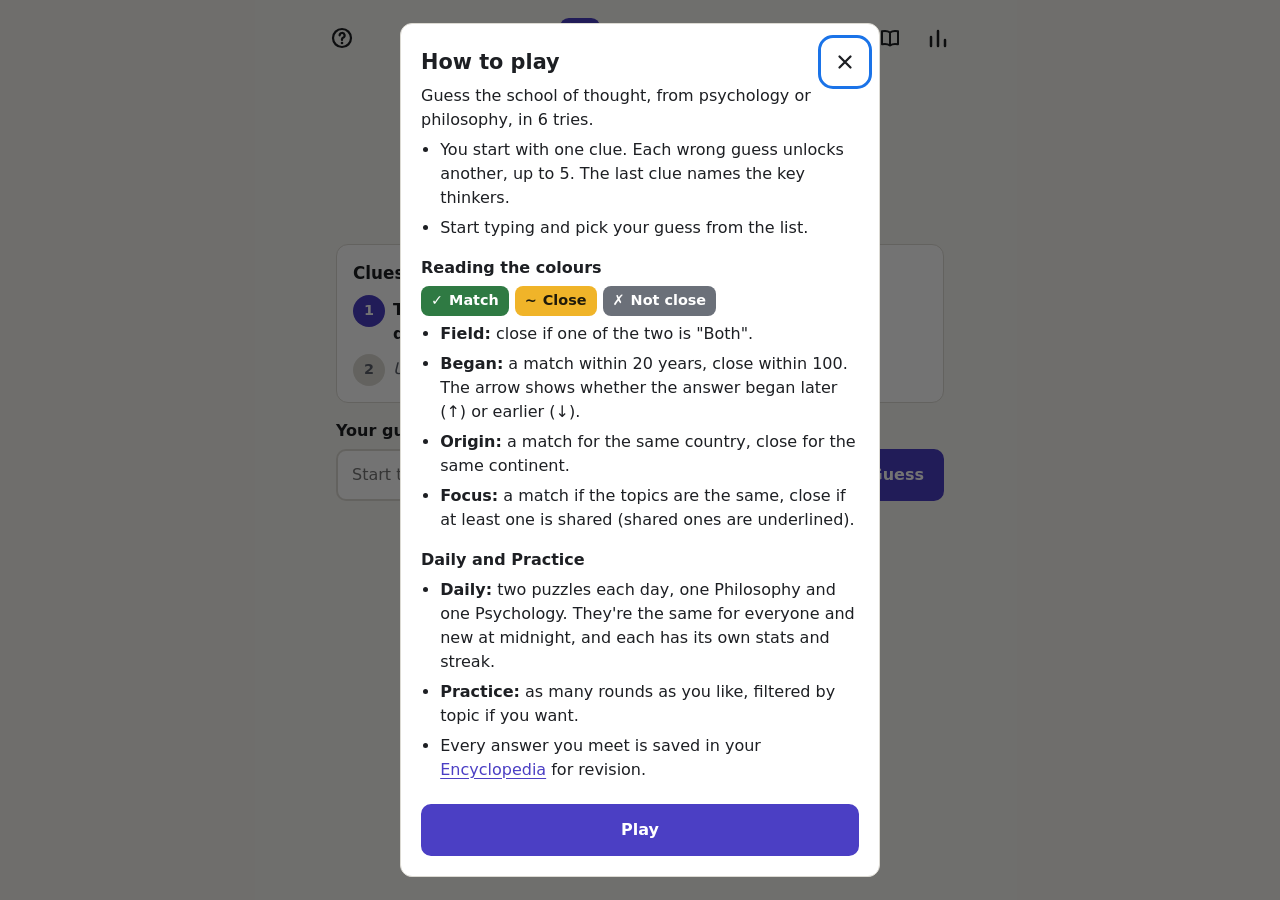
==== index.html @ f0f675d2 "Split the daily into Philosophy and Psychology puzzles Each subject now has its own daily puzzle, gu" ====
<!doctype html>
<html lang="en-IE">
<head>
  <meta charset="utf-8">
  <meta name="viewport" content="width=device-width, initial-scale=1, viewport-fit=cover">
  <meta name="description" content="Mindle: guess the school of thought in psychology and philosophy in six tries.">
  <meta name="color-scheme" content="light dark">
  <meta name="theme-color" content="#f6f5f1" media="(prefers-color-scheme: light)">
  <meta name="theme-color" content="#131418" media="(prefers-color-scheme: dark)">
  <meta name="apple-mobile-web-app-title" content="Mindle">
  <title>Mindle</title>
  <link rel="manifest" href="manifest.webmanifest">
  <link rel="icon" href="icons/icon.svg" type="image/svg+xml">
  <link rel="apple-touch-icon" href="icons/apple-touch-icon.png">
  <link rel="stylesheet" href="style.css">
  <script type="module" src="js/app.js"></script>
</head>
<body>
  <a class="skip-link" href="#guess-input">Skip to the guess box</a>

  <header class="topbar">
    <div class="topbar-row">
      <span class="topbar-side">
        <button id="open-help" type="button" class="icon-button" aria-label="How to play" title="How to play">
          <svg viewBox="0 0 24 24" width="24" height="24" aria-hidden="true" focusable="false">
            <circle cx="12" cy="12" r="9" stroke="currentColor" stroke-width="2.2" fill="none"/>
            <path d="M9.6 9.4a2.5 2.5 0 1 1 3.4 2.4c-.6.3-1 .8-1 1.5v.6" stroke="currentColor" stroke-width="2.2" stroke-linecap="round" fill="none"/>
            <circle cx="12" cy="17" r="1.3" fill="currentColor"/>
          </svg>
        </button>
      </span>
      <h1 class="logo" aria-label="Mindle">
        <img class="logo-mark" src="icons/icon.svg" alt="" width="40" height="40">
        <span class="wordmark" aria-hidden="true">M<span class="tile-i">ı</span>ndle</span>
      </h1>
      <span class="topbar-side end">
        <a href="encyclopedia.html" class="icon-button" aria-label="Encyclopedia" title="Encyclopedia">
          <svg viewBox="0 0 24 24" width="24" height="24" aria-hidden="true" focusable="false">
            <path d="M12 6.5C10 5 7 4.6 4 5.3v13c3-.7 6-.3 8 1.2 2-1.5 5-1.9 8-1.2v-13c-3-.7-6-.3-8 1.2zm0 0v13" stroke="currentColor" stroke-width="2" stroke-linejoin="round" fill="none"/>
          </svg>
        </a>
        <button id="open-stats" type="button" class="icon-button" aria-label="Statistics" title="Statistics">
          <svg viewBox="0 0 24 24" width="24" height="24" aria-hidden="true" focusable="false">
            <path d="M5 20V11M12 20V5M19 20v-6" stroke="currentColor" stroke-width="2.5" stroke-linecap="round" fill="none"/>
          </svg>
        </button>
      </span>
    </div>
    <p class="tagline">Guess the school of thought in psychology or philosophy</p>
  </header>

  <main id="main">
    <p id="loading" class="loading">Loading…</p>

    <div id="game" hidden>
      <div class="controls">
        <fieldset class="segmented" id="mode-picker">
          <legend class="visually-hidden">Game mode</legend>
          <input type="radio" name="mode" id="mode-daily" value="daily">
          <label for="mode-daily">Daily</label>
          <input type="radio" name="mode" id="mode-practice" value="practice">
          <label for="mode-practice">Practice</label>
        </fieldset>

        <fieldset class="segmented small" id="daily-picker" hidden>
          <legend class="visually-hidden">Daily puzzle topic</legend>
          <input type="radio" name="daily-topic" id="daily-philosophy" value="Philosophy">
          <label for="daily-philosophy">Philosophy</label>
          <input type="radio" name="daily-topic" id="daily-psychology" value="Psychology">
          <label for="daily-psychology">Psychology</label>
        </fieldset>

        <fieldset class="segmented small" id="filter-picker" hidden>
          <legend class="visually-hidden">Practice topics</legend>
          <input type="radio" name="filter" id="filter-both" value="Both">
          <label for="filter-both">Both</label>
          <input type="radio" name="filter" id="filter-philosophy" value="Philosophy">
          <label for="filter-philosophy">Philosophy</label>
          <input type="radio" name="filter" id="filter-psychology" value="Psychology">
          <label for="filter-psychology">Psychology</label>
        </fieldset>
      </div>

      <p id="round-title" class="round-title"></p>

      <section class="card clues" aria-labelledby="clues-heading">
        <h2 id="clues-heading">Clues <span id="clue-count" class="clue-count"></span></h2>
        <ol id="clue-list" class="clue-list"></ol>
      </section>

      <form id="guess-form" class="guess-form" autocomplete="off" novalidate>
        <label for="guess-input" class="guess-label">
          Your guess <span id="guess-count" class="guess-count"></span>
        </label>
        <div class="guess-row">
          <div class="combo">
            <input id="guess-input" class="text-input" type="text" role="combobox"
                   aria-autocomplete="list" aria-expanded="false" aria-controls="suggestions"
                   aria-describedby="form-message"
                   placeholder="Start typing, e.g. Stoicism" spellcheck="false" autocapitalize="off" autocorrect="off">
            <ul id="suggestions" class="suggestions" role="listbox" aria-label="Matching answers" hidden></ul>
          </div>
          <button type="submit" class="button primary">Guess</button>
        </div>
        <p id="form-message" class="form-message" role="status"></p>
      </form>

      <section id="result" class="card result" aria-labelledby="result-heading" hidden>
        <h2 id="result-heading" tabindex="-1"></h2>
        <p id="result-summary" class="result-summary"></p>

        <div class="answer">
          <h3 id="answer-name" class="answer-name"></h3>
          <p id="answer-meta" class="answer-meta"></p>
          <p id="answer-description"></p>
          <p><strong>Key figures:</strong> <span id="answer-figures"></span></p>
          <div id="answer-notes" class="answer-notes"></div>
        </div>

        <div class="result-actions">
          <button id="share" type="button" class="button primary">Share result</button>
          <button id="next-round" type="button" class="button"></button>
          <button id="result-stats" type="button" class="button">Stats</button>
        </div>
        <p id="share-message" class="share-message" role="status"></p>
        <pre id="share-fallback" class="share-fallback" hidden></pre>
        <p id="countdown" class="countdown" hidden></p>
        <p class="result-link"><a id="encyclopedia-link" href="encyclopedia.html">It's now in your Encyclopedia →</a></p>
      </section>

      <section aria-labelledby="guesses-heading">
        <h2 id="guesses-heading" class="visually-hidden">Your guesses, newest first</h2>
        <ol id="guess-list" class="guess-list" reversed></ol>
      </section>
    </div>

    <div id="announcer" class="visually-hidden" aria-live="polite"></div>
  </main>

  <dialog id="stats-dialog" class="dialog" aria-labelledby="stats-title">
    <div class="dialog-head">
      <h2 id="stats-title">Statistics</h2>
      <form method="dialog">
        <button class="icon-button" aria-label="Close statistics" title="Close">
          <svg viewBox="0 0 24 24" width="22" height="22" aria-hidden="true" focusable="false">
            <path d="M6 6l12 12M18 6L6 18" stroke="currentColor" stroke-width="2.5" stroke-linecap="round"/>
          </svg>
        </button>
      </form>
    </div>
    <p class="dialog-note">Daily puzzles only. Practice rounds don't count.</p>
    <fieldset class="segmented small stats-picker">
      <legend class="visually-hidden">Show stats for</legend>
      <input type="radio" name="stats-topic" id="stats-philosophy" value="Philosophy">
      <label for="stats-philosophy">Philosophy</label>
      <input type="radio" name="stats-topic" id="stats-psychology" value="Psychology">
      <label for="stats-psychology">Psychology</label>
    </fieldset>
    <dl id="stat-numbers" class="stat-numbers"></dl>
    <h3 class="dist-title" id="dist-title">Guess distribution</h3>
    <p class="dialog-note">How many guesses your daily wins took.</p>
    <ol id="distribution" class="distribution" aria-labelledby="dist-title"></ol>
  </dialog>

  <dialog id="help-dialog" class="dialog help-dialog" aria-labelledby="help-title">
    <div class="dialog-head">
      <h2 id="help-title">How to play</h2>
      <form method="dialog">
        <button class="icon-button" aria-label="Close how to play" title="Close">
          <svg viewBox="0 0 24 24" width="22" height="22" aria-hidden="true" focusable="false">
            <path d="M6 6l12 12M18 6L6 18" stroke="currentColor" stroke-width="2.5" stroke-linecap="round"/>
          </svg>
        </button>
      </form>
    </div>
    <p>Guess the school of thought, from psychology or philosophy, in 6 tries.</p>
    <ul>
      <li>You start with one clue. Each wrong guess unlocks another, up to 5. The last clue names the key thinkers.</li>
      <li>Start typing and pick your guess from the list.</li>
    </ul>

    <h3>Reading the colours</h3>
    <p class="key">
      <span class="key-chip green"><span aria-hidden="true">✓</span> Match</span>
      <span class="key-chip amber"><span aria-hidden="true">~</span> Close</span>
      <span class="key-chip grey"><span aria-hidden="true">✗</span> Not close</span>
    </p>
    <ul>
      <li><strong>Field:</strong> close if one of the two is "Both".</li>
      <li><strong>Began:</strong> a match within 20 years, close within 100. The arrow shows whether the answer began later (↑) or earlier (↓).</li>
      <li><strong>Origin:</strong> a match for the same country, close for the same continent.</li>
      <li><strong>Focus:</strong> a match if the topics are the same, close if at least one is shared (shared ones are underlined).</li>
    </ul>

    <h3>Daily and Practice</h3>
    <ul>
      <li><strong>Daily:</strong> two puzzles each day, one Philosophy and one Psychology. They're the same for everyone and new at midnight, and each has its own stats and streak.</li>
      <li><strong>Practice:</strong> as many rounds as you like, filtered by topic if you want.</li>
      <li>Every answer you meet is saved in your <a href="encyclopedia.html">Encyclopedia</a> for revision.</li>
    </ul>
    <form method="dialog">
      <button class="button primary">Play</button>
    </form>
  </dialog>
</body>
</html>
---- style.css ----
/* Mindle styles. Phone first: the base rules are for small screens, and the
   @media (min-width: …) blocks at the bottom adjust things for wider ones.
   Every colour is a variable on :root, so dark mode only has to swap the variables. */

:root {
  --bg: #f6f5f1;
  --card: #ffffff;
  --text: #1d1f23;
  --muted: #5b606a;
  --line: #dcdad3;
  --accent: #4b3fc4;
  --accent-text: #ffffff;
  --focus: #1a73e8;
  --bar: #8e88c9; /* stats bars; today's result uses --accent */

  /* Feedback colours. Each pair has a contrast ratio of at least 4.5:1. */
  --green: #2f7a43;
  --green-text: #ffffff;
  --amber: #f0b429;
  --amber-text: #1f1a0a;
  --grey: #6b7079;
  --grey-text: #ffffff;

  --radius: 12px;
  --font: system-ui, -apple-system, "Segoe UI", Roboto, sans-serif;
  --font-display: Georgia, "Times New Roman", serif;
  color-scheme: light dark;
}

@media (prefers-color-scheme: dark) {
  :root {
    --bg: #131418;
    --card: #1e2026;
    --text: #e9e9ec;
    --muted: #a3a7b0;
    --line: #34373f;
    --accent: #a69dff;
    --accent-text: #15131f;
    --focus: #8ab4f8;
    --bar: #6f689e;

    --green: #3c8f53;
    --green-text: #ffffff;
    --amber: #e3a72a;
    --amber-text: #1f1a0a;
    --grey: #4b4f58;
    --grey-text: #ffffff;
  }
}

* { box-sizing: border-box; }
[hidden] { display: none !important; }

body {
  margin: 0;
  background: var(--bg);
  color: var(--text);
  font-family: var(--font);
  font-size: 16px;
  line-height: 1.5;
  -webkit-text-size-adjust: 100%;
}

/* Keyboard users always see where they are. */
:focus-visible {
  outline: 3px solid var(--focus);
  outline-offset: 2px;
}

.visually-hidden {
  position: absolute !important;
  width: 1px; height: 1px;
  margin: -1px; padding: 0; border: 0;
  overflow: hidden;
  clip: rect(0 0 0 0);
  white-space: nowrap;
}

.skip-link {
  position: absolute;
  left: 16px; top: -48px;
  padding: 8px 12px;
  background: var(--accent);
  color: var(--accent-text);
  border-radius: 8px;
  z-index: 10;
}
.skip-link:focus { top: 8px; }

/* ---------- header ---------- */

.topbar {
  text-align: center;
  padding: max(16px, env(safe-area-inset-top)) 16px 4px;
}
/* Logo in the middle, a button slot each side (same width, so the logo stays centred). */
.topbar-row {
  max-width: 640px;
  margin: 0 auto;
  display: grid;
  grid-template-columns: 96px 1fr 96px;
  align-items: center;
}
.topbar-side { display: flex; gap: 4px; }
.topbar-side.end { justify-content: flex-end; }

.icon-button {
  display: inline-grid;
  place-items: center;
  width: 44px; height: 44px; /* big enough to tap */
  border: 0;
  border-radius: 10px;
  background: transparent;
  color: var(--text);
  cursor: pointer;
}
.icon-button:hover { background: var(--line); }
.logo {
  margin: 0;
  font-family: var(--font-display);
  font-size: 2.2rem;
  letter-spacing: 0.02em;
  color: var(--accent);
}
/* The game page's logo: the owl beside the name. It shrinks a little on narrow
   phones so it fits between the header buttons. */
.logo[aria-label] {
  display: flex;
  align-items: center;
  justify-content: center;
  gap: 0.22em;
  font-size: clamp(1.6rem, 7vw, 2.2rem);
  line-height: 1.1;
}
.logo-mark { width: 1.15em; height: 1.15em; flex: none; }
/* The dot on the "i" is a little green feedback tile. The letter is a dotless ı,
   and the tile is drawn where its dot would be. */
.tile-i { position: relative; }
.tile-i::after {
  content: '';
  position: absolute;
  left: 50%;
  top: 0.17em;
  width: 0.18em;
  height: 0.18em;
  margin-left: -0.09em;
  border-radius: 0.05em;
  background: var(--green);
}
@media (max-width: 359px) {
  .logo-mark { display: none; }
}
.tagline {
  margin: 2px 0 0;
  color: var(--muted);
  font-size: 0.95rem;
}

main {
  max-width: 640px;
  margin: 0 auto;
  padding: 8px 16px max(32px, env(safe-area-inset-bottom));
}

.loading { text-align: center; color: var(--muted); }

/* ---------- mode and topic pickers ---------- */
/* Real radio buttons underneath (so keyboards and screen readers just work),
   styled to look like a pill-shaped switch. */

.controls {
  display: flex;
  flex-direction: column;
  align-items: center;
  gap: 8px;
  margin-top: 4px;
}
.segmented {
  display: inline-flex;
  margin: 0;
  padding: 4px;
  border: 0;
  border-radius: 999px;
  background: var(--line);
}
.segmented input {
  position: absolute;
  opacity: 0;
  width: 1px; height: 1px;
}
.segmented label {
  padding: 8px 18px;
  border-radius: 999px;
  font-weight: 600;
  color: var(--muted);
  cursor: pointer;
}
.segmented.small label { padding: 6px 12px; font-size: 0.9rem; }
.segmented input:checked + label {
  background: var(--card);
  color: var(--text);
  box-shadow: 0 1px 3px rgb(0 0 0 / 0.15);
}
.segmented input:focus-visible + label {
  outline: 3px solid var(--focus);
  outline-offset: 1px;
}

.round-title {
  text-align: center;
  margin: 10px 0 0;
  color: var(--muted);
  font-weight: 600;
}

h2 { font-size: 1.05rem; margin: 0 0 8px; }
.clue-count { font-weight: 400; color: var(--muted); }

.card {
  background: var(--card);
  border: 1px solid var(--line);
  border-radius: var(--radius);
  padding: 16px;
  margin: 12px 0;
}

/* ---------- clues ---------- */

.clue-list {
  margin: 0;
  padding: 0;
  list-style: none;
  display: grid;
  gap: 8px;
}
.clue {
  display: grid;
  grid-template-columns: 2rem 1fr;
  gap: 8px;
  align-items: start;
}
.clue-number {
  display: inline-grid;
  place-items: center;
  width: 2rem; height: 2rem;
  border-radius: 50%;
  background: var(--accent);
  color: var(--accent-text);
  font-weight: 700;
  font-size: 0.9rem;
}
.clue p { margin: 0.2rem 0 0; }
.clue.locked .clue-number { background: var(--line); color: var(--muted); }
.clue.locked p { color: var(--muted); font-style: italic; }
.clue.newest p { font-weight: 600; }

/* ---------- guess box ---------- */

.guess-form { margin: 16px 0; }
.guess-label { display: block; font-weight: 600; margin-bottom: 6px; }
.guess-count { font-weight: 400; color: var(--muted); }

.guess-row { display: flex; gap: 8px; }
.combo { position: relative; flex: 1; min-width: 0; }

.text-input {
  width: 100%;
  font: inherit;
  font-size: 1rem; /* 16px or more stops iPhones zooming in on focus */
  padding: 12px 14px;
  border: 2px solid var(--line);
  border-radius: 10px;
  background: var(--card);
  color: var(--text);
}
.text-input:focus-visible { border-color: var(--focus); outline-offset: 0; }

.suggestions {
  position: absolute;
  left: 0; right: 0; top: calc(100% + 4px);
  margin: 0; padding: 4px;
  list-style: none;
  background: var(--card);
  border: 1px solid var(--line);
  border-radius: 10px;
  box-shadow: 0 8px 24px rgb(0 0 0 / 0.18);
  z-index: 5;
  max-height: 50vh;
  overflow-y: auto;
}
.suggestions li {
  padding: 10px 12px;
  border-radius: 8px;
  cursor: pointer;
}
.suggestions li .alias { color: var(--muted); font-size: 0.85rem; }
.suggestions li[aria-selected="true"],
.suggestions li:hover {
  background: var(--accent);
  color: var(--accent-text);
}
.suggestions li[aria-selected="true"] .alias,
.suggestions li:hover .alias { color: inherit; }

.button {
  font: inherit;
  font-weight: 600;
  padding: 12px 18px;
  border-radius: 10px;
  border: 2px solid var(--accent);
  background: transparent;
  color: var(--accent);
  cursor: pointer;
}
.button.primary { background: var(--accent); color: var(--accent-text); }
.button:hover { filter: brightness(1.08); }

.form-message { min-height: 1.5em; margin: 6px 0 0; color: var(--muted); font-size: 0.95rem; }

/* ---------- guesses ---------- */

.guess-list { margin: 0; padding: 0; list-style: none; display: grid; gap: 12px; }

.guess {
  background: var(--card);
  border: 1px solid var(--line);
  border-radius: var(--radius);
  padding: 12px;
}
.guess-name { margin: 0 0 8px; font-weight: 700; }
.guess-name .guess-no { color: var(--muted); font-weight: 400; }

/* Two cells per row on phones, four on wider screens (see bottom). */
.cells {
  display: grid;
  grid-template-columns: repeat(2, 1fr);
  gap: 6px;
}
.cell {
  position: relative;
  border-radius: 8px;
  padding: 8px 10px;
  min-height: 82px;
  display: flex;
  flex-direction: column;
  gap: 2px;
}
.cell.green { background: var(--green); color: var(--green-text); }
.cell.amber { background: var(--amber); color: var(--amber-text); }
.cell.grey  { background: var(--grey);  color: var(--grey-text); }

.cell-label {
  font-size: 0.72rem;
  text-transform: uppercase;
  letter-spacing: 0.06em;
  opacity: 0.85;
}
.cell-value { font-weight: 700; line-height: 1.25; overflow-wrap: anywhere; }
.cell-note { font-size: 0.85rem; line-height: 1.25; }
/* A symbol in the corner, so the colours can be told apart without seeing colour. */
.cell-icon {
  position: absolute;
  top: 6px; right: 8px;
  font-weight: 700;
}
.tag.shared { text-decoration: underline; text-underline-offset: 3px; }

/* ---------- result ---------- */

.result { border-width: 2px; border-color: var(--accent); }
.result h2 { font-size: 1.3rem; outline: none; }
.result-summary { margin-top: 0; color: var(--muted); }
.answer-name { font-family: var(--font-display); font-size: 1.5rem; margin: 0; }
.answer-meta { margin: 2px 0 8px; color: var(--muted); }
.answer-notes { font-size: 0.9rem; color: var(--muted); }
.answer-notes:empty { display: none; }

/* Share gets its own full-width row; the other buttons share the row below. */
.result-actions {
  display: flex;
  flex-wrap: wrap;
  gap: 8px;
  margin-top: 16px;
}
.result-actions .button { flex: 1 1 0; }
.result-actions #share { flex-basis: 100%; }
.share-message { min-height: 1.5em; margin: 8px 0 0; font-weight: 600; }
.share-message:empty { min-height: 0; }
.share-fallback {
  white-space: pre-wrap;
  font: inherit;
  background: var(--bg);
  border-radius: 8px;
  padding: 10px;
  user-select: all;
  -webkit-user-select: all;
}
.countdown {
  margin: 8px 0 0;
  color: var(--muted);
  font-variant-numeric: tabular-nums;
}

/* ---------- statistics dialog ---------- */

.dialog {
  width: min(420px, calc(100% - 32px));
  max-height: calc(100% - 32px);
  padding: 16px 20px 20px;
  border: 1px solid var(--line);
  border-radius: var(--radius);
  background: var(--card);
  color: var(--text);
}
.dialog::backdrop { background: rgb(0 0 0 / 0.55); }
.dialog-head {
  display: flex;
  align-items: center;
  justify-content: space-between;
  margin-right: -8px;
}
.dialog-head h2 { margin: 0; font-size: 1.3rem; }
.dialog-head form { margin: 0; }
.dialog-note { margin: 2px 0 12px; color: var(--muted); font-size: 0.9rem; }
.stats-picker { display: flex; width: fit-content; margin: 0 auto; }

/* Four numbers in a row: the big number on top, its label underneath. */
.stat-numbers {
  display: grid;
  grid-template-columns: repeat(4, 1fr);
  gap: 4px;
  margin: 12px 0 20px;
  text-align: center;
}
/* The label comes first in the HTML (that's how <dl> works) but shows second,
   so the numbers stay in one line even when a label wraps. */
.stat-numbers div { display: grid; align-content: start; }
.stat-numbers dd { grid-row: 1; margin: 0; font-size: 1.8rem; font-weight: 700; line-height: 1.1; font-variant-numeric: tabular-nums; }
.stat-numbers dt { grid-row: 2; font-size: 0.78rem; color: var(--muted); line-height: 1.2; margin-top: 4px; }

.dist-title { font-size: 1rem; margin: 0; }

/* Guess distribution: one thin bar per guess count, drawn from the left edge.
   The count sits just past the end of each bar, in normal text colour. */
.distribution { list-style: none; margin: 0; padding: 0; display: grid; gap: 6px; }
.dist-row {
  display: grid;
  grid-template-columns: 1.2rem 1fr;
  align-items: center;
  gap: 8px;
  font-variant-numeric: tabular-nums;
}
.dist-label { font-weight: 600; text-align: right; }
.dist-track { display: flex; align-items: center; gap: 6px; min-width: 0; }
.dist-bar {
  height: 20px;
  min-width: 4px;
  border-radius: 0 4px 4px 0;
  background: var(--bar);
}
.dist-bar.today { background: var(--accent); }
.dist-count { font-size: 0.9rem; }
.dist-empty { color: var(--muted); margin: 8px 0 0; }

@media (min-width: 560px) {
  .cells { grid-template-columns: repeat(4, 1fr); }
  .cell { min-height: 96px; }
}

/* ---------- pop-up message after each guess ---------- */

/* Centred with left/right 0 and auto margins. (left: 50% would leave it only
   half the screen to grow into, so its text would wrap too early.) */
.toast {
  position: fixed;
  top: max(14px, env(safe-area-inset-top));
  left: 0;
  right: 0;
  margin-inline: auto;
  width: max-content;
  z-index: 30;
  pointer-events: none; /* never blocks a tap */
  display: flex;
  flex-direction: column;
  align-items: center;
  min-width: 180px;
  max-width: calc(100% - 32px);
  padding: 10px 20px;
  border-radius: 16px;
  text-align: center;
  box-shadow: 0 8px 24px rgb(0 0 0 / 0.25);
}
.toast.good { background: var(--green); color: var(--green-text); }
.toast.bad { background: var(--text); color: var(--bg); } /* inverted, so it stands out in light and dark mode */
.toast-title { font-weight: 700; font-size: 1.05rem; }
.toast-detail { font-size: 0.85rem; opacity: 0.9; }

/* ---------- animations ----------
   Only for people who haven't asked their device to reduce motion.
   --i is each feedback box's position (0 to 3), set in app.js, so they pop in one after another. */

@media (prefers-reduced-motion: no-preference) {
  .toast { animation: toast-in 0.4s cubic-bezier(0.2, 1.5, 0.4, 1) both; }
  .toast.leaving { animation: toast-out 0.25s ease-in both; }

  .guess.new { animation: row-in 0.2s ease-out both; }
  .guess.new .cell { animation: tile-in 0.32s ease-out calc(var(--i) * 90ms) both; }
  /* Right answer: the boxes pop in, then hop one after another. */
  .guess.new.correct .cell {
    animation:
      tile-in 0.32s ease-out calc(var(--i) * 90ms) both,
      hop 0.45s ease-in-out calc(420ms + var(--i) * 90ms);
  }
  /* Wrong answer: the row gives a small shake once its boxes are in. */
  .guess.new.wrong {
    animation:
      row-in 0.2s ease-out both,
      shake 0.42s ease-in-out 0.45s;
  }

  .result.reveal { animation: card-in 0.45s cubic-bezier(0.2, 1.3, 0.4, 1) both; }

  @keyframes toast-in {
    from { opacity: 0; transform: translateY(-10px) scale(0.85); }
    to { opacity: 1; transform: none; }
  }
  @keyframes toast-out {
    to { opacity: 0; transform: translateY(-8px) scale(0.95); }
  }
  @keyframes row-in {
    from { opacity: 0; }
    to { opacity: 1; }
  }
  @keyframes tile-in {
    0% { opacity: 0; transform: scale(0.6); }
    70% { opacity: 1; transform: scale(1.06); }
    100% { opacity: 1; transform: scale(1); }
  }
  @keyframes hop {
    0%, 100% { transform: translateY(0); }
    40% { transform: translateY(-7px); }
  }
  @keyframes shake {
    0%, 100% { transform: translateX(0); }
    20% { transform: translateX(-6px); }
    40% { transform: translateX(5px); }
    60% { transform: translateX(-3px); }
    80% { transform: translateX(2px); }
  }
  @keyframes card-in {
    from { opacity: 0; transform: translateY(8px) scale(0.97); }
    to { opacity: 1; transform: none; }
  }
}

/* ---------- result card: link to the Encyclopedia ---------- */

.result-link { margin: 12px 0 0; }
a { color: var(--accent); text-underline-offset: 3px; }

/* ---------- How to play ---------- */

.help-dialog { width: min(480px, calc(100% - 32px)); }
.help-dialog h3 { font-size: 1rem; margin: 16px 0 6px; }
.help-dialog p, .help-dialog li { margin: 0 0 6px; }
.help-dialog ul { padding-left: 1.2rem; margin: 0; }
.key { display: flex; flex-wrap: wrap; gap: 6px; margin: 8px 0; }
/* Small coloured chips that match the feedback boxes in the game. */
.key-chip {
  display: inline-flex;
  align-items: center;
  gap: 6px;
  padding: 4px 10px;
  border-radius: 8px;
  font-size: 0.9rem;
  font-weight: 600;
}
.key-chip.green { background: var(--green); color: var(--green-text); }
.key-chip.amber { background: var(--amber); color: var(--amber-text); }
.key-chip.grey { background: var(--grey); color: var(--grey-text); }
.help-dialog .button.primary { width: 100%; margin-top: 16px; }

/* ---------- Encyclopedia page ---------- */

.logo.page-title { font-size: 1.8rem; }
.progress { text-align: center; color: var(--muted); font-weight: 600; margin: 4px 0 12px; }
.book-controls { display: flex; flex-direction: column; align-items: center; gap: 10px; }
.match-count { text-align: center; color: var(--muted); font-size: 0.9rem; margin: 6px 0 0; }
.match-count:empty { margin: 0; }
.book-section h2 { font-size: 1.2rem; margin: 20px 0 2px; }
.section-note { color: var(--muted); margin: 0 0 8px; font-size: 0.95rem; }
.entries { list-style: none; margin: 0; padding: 0; }
.entry { scroll-margin: 16px; }
.entry-name { font-family: var(--font-display); font-size: 1.35rem; margin: 0; }
.entry-meta { color: var(--muted); margin: 2px 0 8px; }
#revise-list .entry { border-left: 5px solid var(--amber); }
.tag-list { list-style: none; display: flex; flex-wrap: wrap; gap: 6px; margin: 0 0 10px; padding: 0; }
.tag-chip {
  padding: 2px 10px;
  border-radius: 999px;
  border: 1px solid var(--line);
  font-size: 0.85rem;
  color: var(--muted);
}
.entry-clues { margin: 8px 0; }
.entry-clues summary { cursor: pointer; color: var(--accent); font-weight: 600; padding: 4px 0; }
.entry-clues ol { margin: 6px 0 0; padding-left: 1.4rem; }
.entry-clues li { margin-bottom: 4px; }
.entry-record { color: var(--muted); font-size: 0.85rem; margin: 8px 0 0; }
.entry.highlight { outline: 3px solid var(--accent); outline-offset: 2px; }
.empty { text-align: center; color: var(--muted); margin: 24px 0; }
.back-link { text-align: center; margin: 24px 0 8px; }

@media (prefers-reduced-motion: no-preference) {
  .entry.highlight { animation: glow 1.6s ease-out 2; }
  @keyframes glow {
    50% { outline-color: transparent; }
  }
}
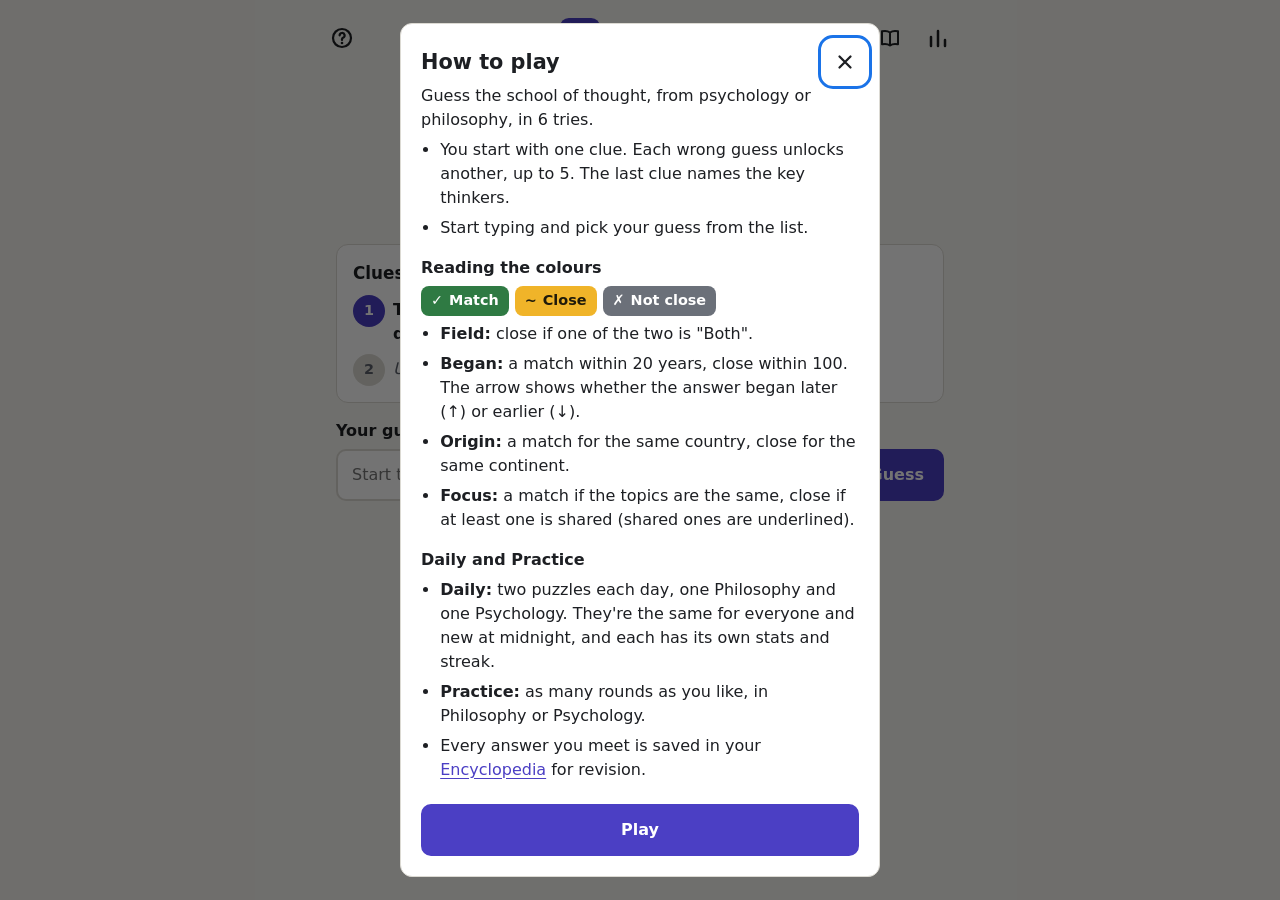
==== commit 19b3c429: "Remove "Both" from Practice Practice now offers Philosophy or Psychology, matching the dailies. A sa" ====
--- a/index.html
+++ b/index.html
@@ -72,8 +72,6 @@
 
         <fieldset class="segmented small" id="filter-picker" hidden>
           <legend class="visually-hidden">Practice topics</legend>
-          <input type="radio" name="filter" id="filter-both" value="Both">
-          <label for="filter-both">Both</label>
           <input type="radio" name="filter" id="filter-philosophy" value="Philosophy">
           <label for="filter-philosophy">Philosophy</label>
           <input type="radio" name="filter" id="filter-psychology" value="Psychology">
@@ -195,7 +193,7 @@
     <h3>Daily and Practice</h3>
     <ul>
       <li><strong>Daily:</strong> two puzzles each day, one Philosophy and one Psychology. They're the same for everyone and new at midnight, and each has its own stats and streak.</li>
-      <li><strong>Practice:</strong> as many rounds as you like, filtered by topic if you want.</li>
+      <li><strong>Practice:</strong> as many rounds as you like, in Philosophy or Psychology.</li>
       <li>Every answer you meet is saved in your <a href="encyclopedia.html">Encyclopedia</a> for revision.</li>
     </ul>
     <form method="dialog">
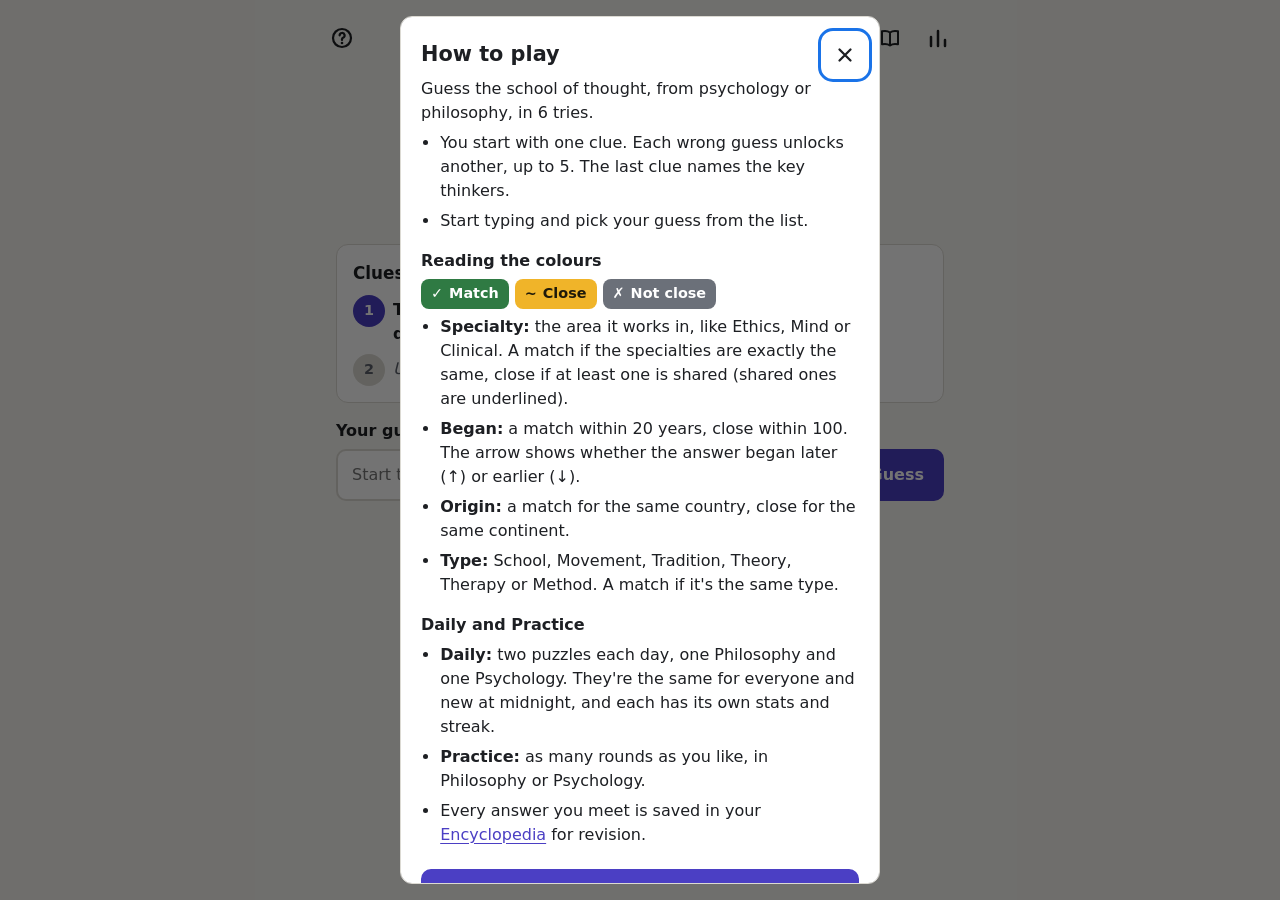
==== commit c32f2c10: "Replace Field and Focus with Specialty and Type The board now shows Specialty, Began, Origin and Typ" ====
--- a/index.html
+++ b/index.html
@@ -184,10 +184,10 @@
       <span class="key-chip grey"><span aria-hidden="true">✗</span> Not close</span>
     </p>
     <ul>
-      <li><strong>Field:</strong> close if one of the two is "Both".</li>
+      <li><strong>Specialty:</strong> the area it works in, like Ethics, Mind or Clinical. A match if the specialties are exactly the same, close if at least one is shared (shared ones are underlined).</li>
       <li><strong>Began:</strong> a match within 20 years, close within 100. The arrow shows whether the answer began later (↑) or earlier (↓).</li>
       <li><strong>Origin:</strong> a match for the same country, close for the same continent.</li>
-      <li><strong>Focus:</strong> a match if the topics are the same, close if at least one is shared (shared ones are underlined).</li>
+      <li><strong>Type:</strong> School, Movement, Tradition, Theory, Therapy or Method. A match if it's the same type.</li>
     </ul>
 
     <h3>Daily and Practice</h3>
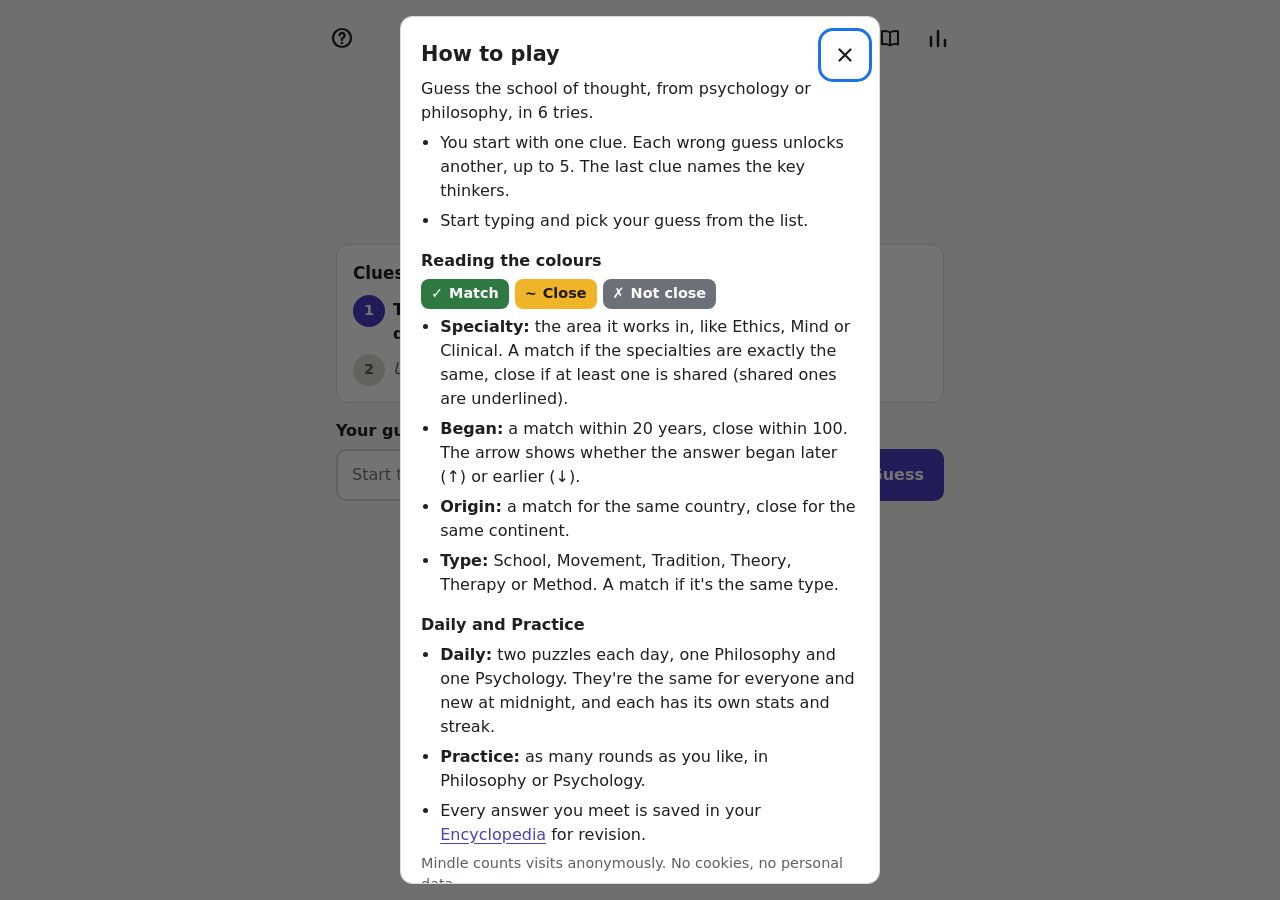
==== commit 1edf382c: "Add GoatCounter visitor counting Counts visits anonymously on both pages, plus events for a daily en" ====
--- a/index.html
+++ b/index.html
@@ -196,9 +196,11 @@
       <li><strong>Practice:</strong> as many rounds as you like, in Philosophy or Psychology.</li>
       <li>Every answer you meet is saved in your <a href="encyclopedia.html">Encyclopedia</a> for revision.</li>
     </ul>
+    <p class="dialog-note">Mindle counts visits anonymously. No cookies, no personal data.</p>
     <form method="dialog">
       <button class="button primary">Play</button>
     </form>
   </dialog>
+  <script data-goatcounter="https://mindle-game.goatcounter.com/count" async src="//gc.zgo.at/count.js"></script>
 </body>
 </html>
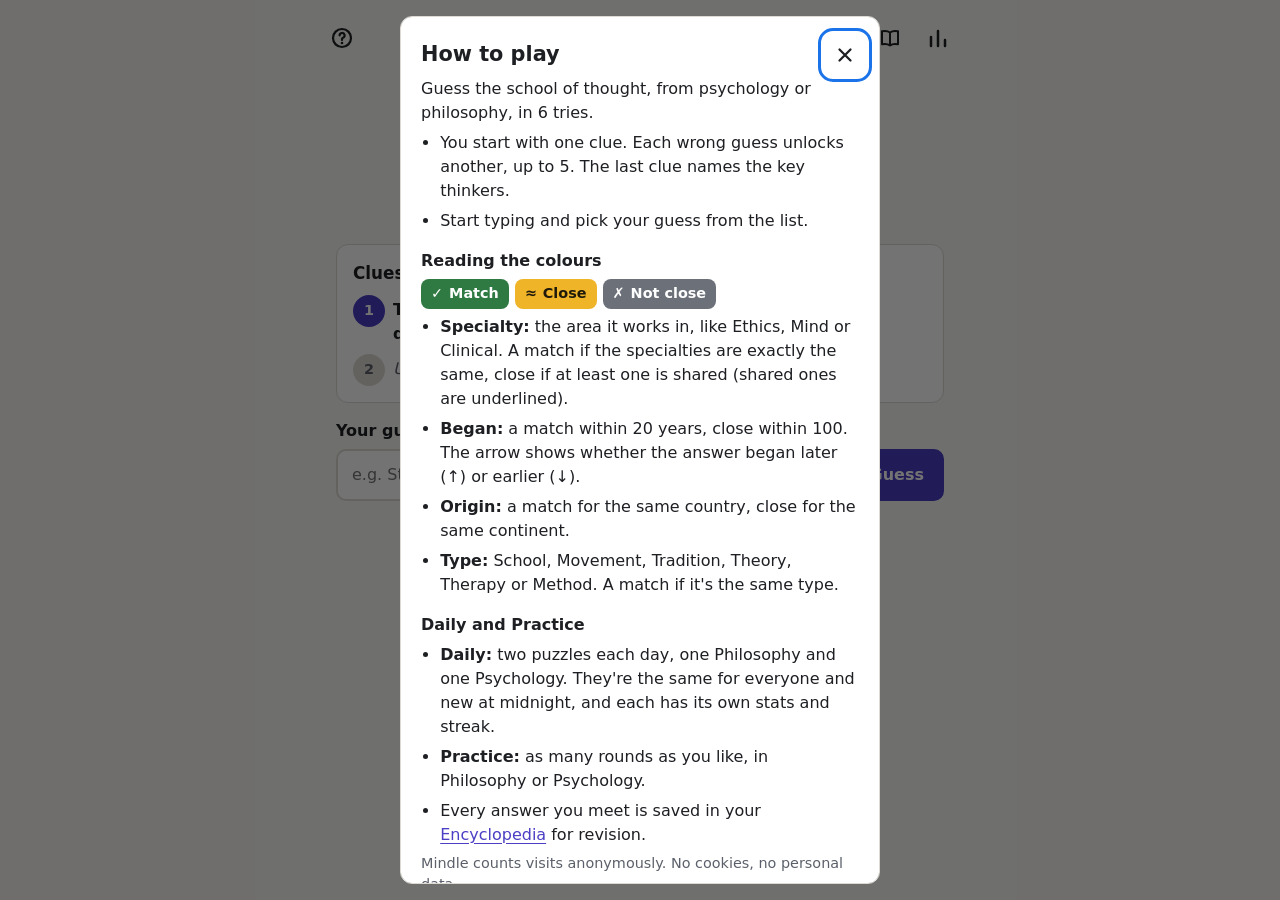
==== commit 3b81f704: "Make the subtitle and guess box follow the subject; add a colour key - The subtitle and the guess bo" ====
--- a/index.html
+++ b/index.html
@@ -46,7 +46,7 @@
         </button>
       </span>
     </div>
-    <p class="tagline">Guess the school of thought in psychology or philosophy</p>
+    <p id="tagline" class="tagline">Guess the school of thought in psychology or philosophy</p>
   </header>
 
   <main id="main">
@@ -95,7 +95,7 @@
             <input id="guess-input" class="text-input" type="text" role="combobox"
                    aria-autocomplete="list" aria-expanded="false" aria-controls="suggestions"
                    aria-describedby="form-message"
-                   placeholder="Start typing, e.g. Stoicism" spellcheck="false" autocapitalize="off" autocorrect="off">
+                   placeholder="e.g. Stoicism" spellcheck="false" autocapitalize="off" autocorrect="off">
             <ul id="suggestions" class="suggestions" role="listbox" aria-label="Matching answers" hidden></ul>
           </div>
           <button type="submit" class="button primary">Guess</button>
@@ -129,6 +129,11 @@
       <section aria-labelledby="guesses-heading">
         <h2 id="guesses-heading" class="visually-hidden">Your guesses, newest first</h2>
         <ol id="guess-list" class="guess-list" reversed></ol>
+        <p id="guess-key" class="key guess-key" hidden>
+          <span class="key-chip green"><span aria-hidden="true">✓</span> Match</span>
+          <span class="key-chip amber"><span aria-hidden="true">≈</span> Close</span>
+          <span class="key-chip grey"><span aria-hidden="true">✗</span> Not close</span>
+        </p>
       </section>
     </div>
 
@@ -180,7 +185,7 @@
     <h3>Reading the colours</h3>
     <p class="key">
       <span class="key-chip green"><span aria-hidden="true">✓</span> Match</span>
-      <span class="key-chip amber"><span aria-hidden="true">~</span> Close</span>
+      <span class="key-chip amber"><span aria-hidden="true">≈</span> Close</span>
       <span class="key-chip grey"><span aria-hidden="true">✗</span> Not close</span>
     </p>
     <ul>
--- a/style.css
+++ b/style.css
@@ -364,6 +364,9 @@
   font-weight: 700;
 }
 .tag.shared { text-decoration: underline; text-underline-offset: 3px; }
+/* The colour key under the guesses: the How to play chips, a little smaller. */
+.guess-key { justify-content: center; margin: 12px 0 0; }
+.guess-key .key-chip { font-size: 0.8rem; padding: 3px 8px; }
 
 /* ---------- result ---------- */
 
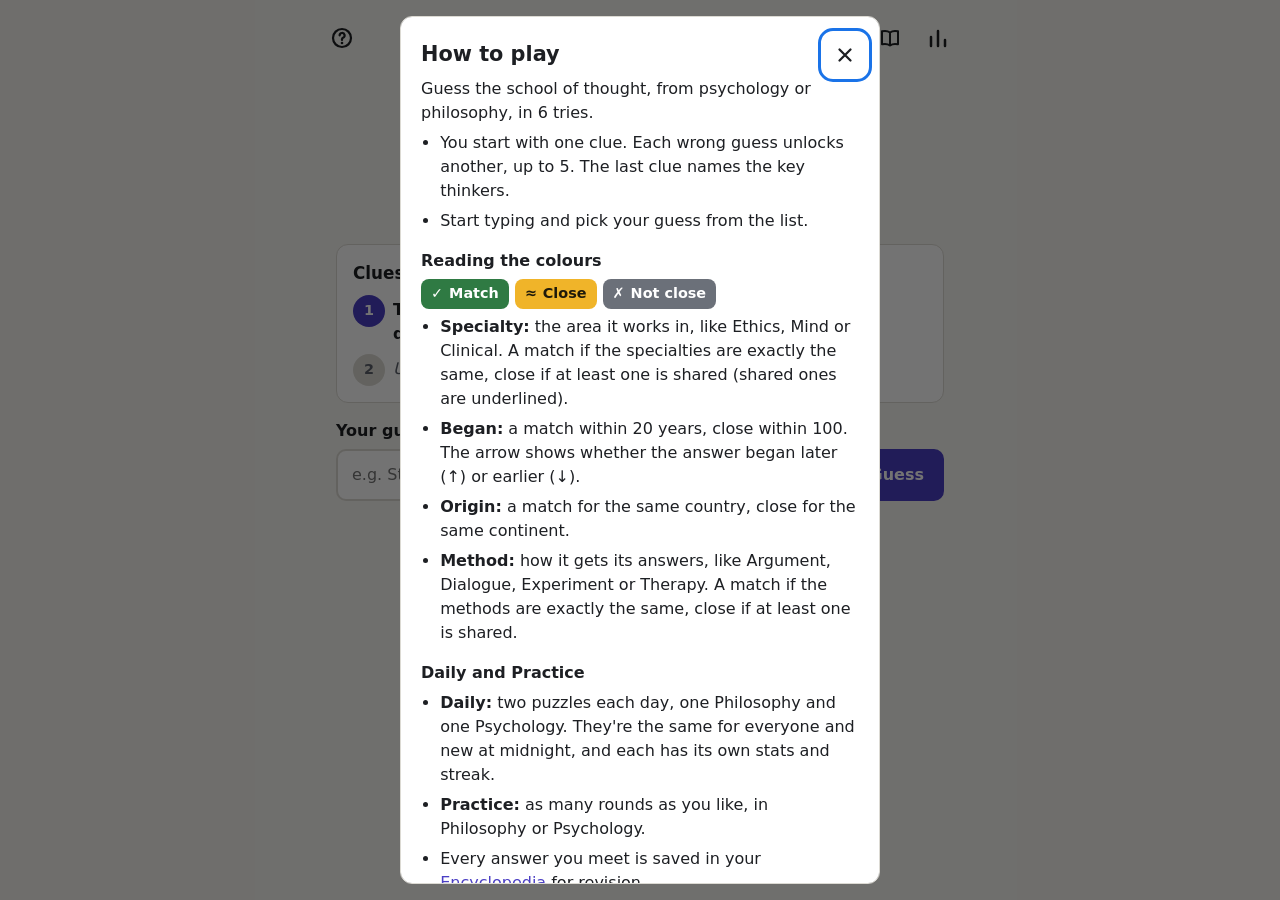
==== commit 84d9bfd3: "Replace the Type box with Method Method is how a school gets its answers: Argument, Thought experime" ====
--- a/index.html
+++ b/index.html
@@ -111,6 +111,7 @@
           <h3 id="answer-name" class="answer-name"></h3>
           <p id="answer-meta" class="answer-meta"></p>
           <p id="answer-description"></p>
+          <p><strong>Method:</strong> <span id="answer-methods"></span></p>
           <p><strong>Key figures:</strong> <span id="answer-figures"></span></p>
           <div id="answer-notes" class="answer-notes"></div>
         </div>
@@ -192,7 +193,7 @@
       <li><strong>Specialty:</strong> the area it works in, like Ethics, Mind or Clinical. A match if the specialties are exactly the same, close if at least one is shared (shared ones are underlined).</li>
       <li><strong>Began:</strong> a match within 20 years, close within 100. The arrow shows whether the answer began later (↑) or earlier (↓).</li>
       <li><strong>Origin:</strong> a match for the same country, close for the same continent.</li>
-      <li><strong>Type:</strong> School, Movement, Tradition, Theory, Therapy or Method. A match if it's the same type.</li>
+      <li><strong>Method:</strong> how it gets its answers, like Argument, Dialogue, Experiment or Therapy. A match if the methods are exactly the same, close if at least one is shared.</li>
     </ul>
 
     <h3>Daily and Practice</h3>
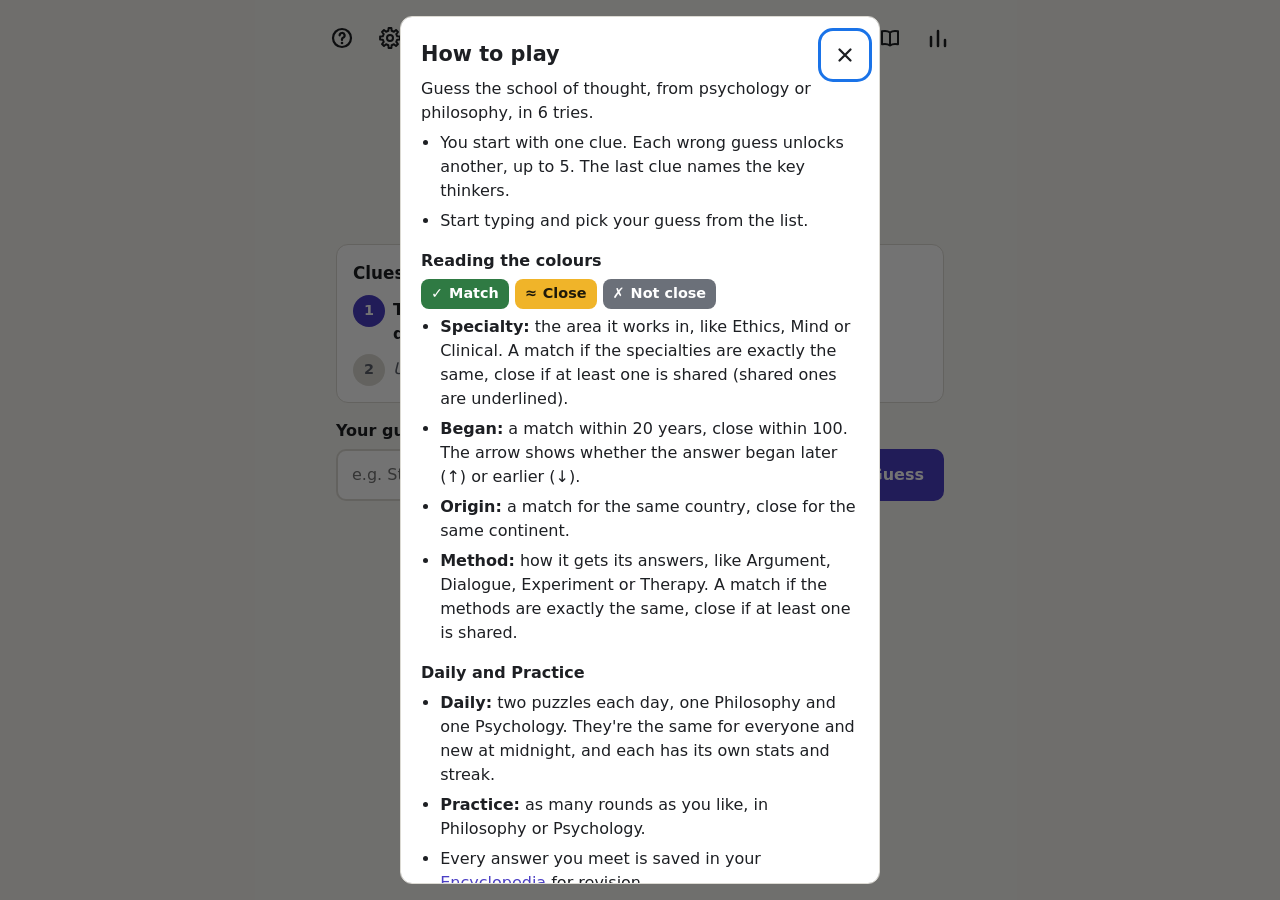
==== commit 4f19ef79: "Flip the boxes one at a time, fade in new clues, add Reduce motion - A new row's four boxes flip ove" ====
--- a/index.html
+++ b/index.html
@@ -28,6 +28,12 @@
             <circle cx="12" cy="17" r="1.3" fill="currentColor"/>
           </svg>
         </button>
+        <button id="open-settings" type="button" class="icon-button" aria-label="Settings" title="Settings">
+          <svg viewBox="0 0 24 24" width="24" height="24" aria-hidden="true" focusable="false">
+            <path d="M10.34 4.79L10.61 2.1L13.39 2.1L13.66 4.79L15.92 5.72L18.02 4.01L19.99 5.98L18.28 8.08L19.21 10.34L21.9 10.61L21.9 13.39L19.21 13.66L18.28 15.92L19.99 18.02L18.02 19.99L15.92 18.28L13.66 19.21L13.39 21.9L10.61 21.9L10.34 19.21L8.08 18.28L5.98 19.99L4.01 18.02L5.72 15.92L4.79 13.66L2.1 13.39L2.1 10.61L4.79 10.34L5.72 8.08L4.01 5.98L5.98 4.01L8.08 5.72Z" stroke="currentColor" stroke-width="2" stroke-linejoin="round" fill="none"/>
+            <circle cx="12" cy="12" r="3" stroke="currentColor" stroke-width="2" fill="none"/>
+          </svg>
+        </button>
       </span>
       <h1 class="logo" aria-label="Mindle">
         <img class="logo-mark" src="icons/icon.svg" alt="" width="40" height="40">
@@ -166,6 +172,28 @@
     <ol id="distribution" class="distribution" aria-labelledby="dist-title"></ol>
   </dialog>
 
+  <dialog id="settings-dialog" class="dialog" aria-labelledby="settings-title">
+    <div class="dialog-head">
+      <h2 id="settings-title">Settings</h2>
+      <form method="dialog">
+        <button class="icon-button" aria-label="Close settings" title="Close">
+          <svg viewBox="0 0 24 24" width="22" height="22" aria-hidden="true" focusable="false">
+            <path d="M6 6l12 12M18 6L6 18" stroke="currentColor" stroke-width="2.5" stroke-linecap="round"/>
+          </svg>
+        </button>
+      </form>
+    </div>
+    <label class="setting" for="reduce-motion">
+      <span>
+        <span id="reduce-motion-name" class="setting-name">Reduce motion</span>
+        <span id="reduce-motion-note" class="setting-note">Turns off the flips, slides and shakes.</span>
+      </span>
+      <input type="checkbox" id="reduce-motion" class="switch" role="switch"
+             aria-labelledby="reduce-motion-name" aria-describedby="reduce-motion-note">
+    </label>
+    <p id="device-motion-note" class="dialog-note" hidden>Your device is set to reduce motion, so Mindle keeps still either way.</p>
+  </dialog>
+
   <dialog id="help-dialog" class="dialog help-dialog" aria-labelledby="help-title">
     <div class="dialog-head">
       <h2 id="help-title">How to play</h2>
--- a/style.css
+++ b/style.css
@@ -344,10 +344,13 @@
   display: flex;
   flex-direction: column;
   gap: 2px;
-}
-.cell.green { background: var(--green); color: var(--green-text); }
-.cell.amber { background: var(--amber); color: var(--amber-text); }
-.cell.grey  { background: var(--grey);  color: var(--grey-text); }
+  background: var(--tile);
+  color: var(--tile-text);
+}
+/* Each box's colours, as variables so the flip animation can reveal them. */
+.cell.green { --tile: var(--green); --tile-text: var(--green-text); }
+.cell.amber { --tile: var(--amber); --tile-text: var(--amber-text); }
+.cell.grey  { --tile: var(--grey);  --tile-text: var(--grey-text); }
 
 .cell-label {
   font-size: 0.72rem;
@@ -425,6 +428,42 @@
 .dialog-head h2 { margin: 0; font-size: 1.3rem; }
 .dialog-head form { margin: 0; }
 .dialog-note { margin: 2px 0 12px; color: var(--muted); font-size: 0.9rem; }
+
+/* ---------- settings dialog ---------- */
+
+.setting {
+  display: flex;
+  align-items: center;
+  justify-content: space-between;
+  gap: 16px;
+  padding: 14px 0 10px;
+  cursor: pointer;
+}
+.setting-name { display: block; font-weight: 600; }
+.setting-note { display: block; color: var(--muted); font-size: 0.9rem; }
+/* An on/off switch: a checkbox drawn as a pill with a sliding knob. */
+.switch {
+  appearance: none;
+  flex: none;
+  position: relative;
+  width: 50px; height: 30px;
+  margin: 0;
+  border-radius: 999px;
+  background: var(--grey);
+  cursor: pointer;
+  transition: background 0.2s;
+}
+.switch::before {
+  content: '';
+  position: absolute;
+  top: 4px; left: 4px;
+  width: 22px; height: 22px;
+  border-radius: 50%;
+  background: #ffffff;
+  transition: transform 0.2s;
+}
+.switch:checked { background: var(--accent); }
+.switch:checked::before { transform: translateX(20px); background: var(--accent-text); }
 .stats-picker { display: flex; width: fit-content; margin: 0 auto; }
 
 /* Four numbers in a row: the big number on top, its label underneath. */
@@ -500,26 +539,36 @@
 
 /* ---------- animations ----------
    Only for people who haven't asked their device to reduce motion.
-   --i is each feedback box's position (0 to 3), set in app.js, so they pop in one after another. */
+   --i is each feedback box's position (0 to 3), set in app.js, so they flip one after another. */
+
+/* Settings → Reduce motion (the reduce-motion class on <html>) does the same as the device setting. */
+.reduce-motion *, .reduce-motion *::before, .reduce-motion *::after {
+  animation: none !important;
+  transition: none !important;
+}
 
 @media (prefers-reduced-motion: no-preference) {
   .toast { animation: toast-in 0.4s cubic-bezier(0.2, 1.5, 0.4, 1) both; }
   .toast.leaving { animation: toast-out 0.25s ease-in both; }
 
+  /* A new row's boxes flip over one after another, like Wordle's, showing their
+     colour halfway. All four have flipped after 1.1s (REVEAL_TIME in app.js). */
   .guess.new { animation: row-in 0.2s ease-out both; }
-  .guess.new .cell { animation: tile-in 0.32s ease-out calc(var(--i) * 90ms) both; }
-  /* Right answer: the boxes pop in, then hop one after another. */
+  .guess.new .cell { animation: tile-flip 0.45s ease-in-out calc(var(--i) * 0.22s) both; }
+  /* Right answer: once they've flipped, the boxes hop one after another. */
   .guess.new.correct .cell {
     animation:
-      tile-in 0.32s ease-out calc(var(--i) * 90ms) both,
-      hop 0.45s ease-in-out calc(420ms + var(--i) * 90ms);
-  }
-  /* Wrong answer: the row gives a small shake once its boxes are in. */
+      tile-flip 0.45s ease-in-out calc(var(--i) * 0.22s) both,
+      hop 0.45s ease-in-out calc(1.15s + var(--i) * 90ms);
+  }
+  /* Wrong answer: the row gives a small shake once its boxes have flipped. */
   .guess.new.wrong {
     animation:
       row-in 0.2s ease-out both,
-      shake 0.42s ease-in-out 0.45s;
-  }
+      shake 0.42s ease-in-out 1.15s;
+  }
+  /* A newly unlocked clue fades in as the boxes finish flipping. */
+  .clue.appear { animation: clue-in 0.45s ease-out 1.1s both; }
 
   .result.reveal { animation: card-in 0.45s cubic-bezier(0.2, 1.3, 0.4, 1) both; }
 
@@ -534,10 +583,16 @@
     from { opacity: 0; }
     to { opacity: 1; }
   }
-  @keyframes tile-in {
-    0% { opacity: 0; transform: scale(0.6); }
-    70% { opacity: 1; transform: scale(1.06); }
-    100% { opacity: 1; transform: scale(1); }
+  /* Blank (the empty-box grey) until it's edge-on, then its real colour. */
+  @keyframes tile-flip {
+    0% { transform: perspective(400px) rotateX(0); background: var(--line); color: transparent; }
+    50% { transform: perspective(400px) rotateX(-90deg); background: var(--line); color: transparent; }
+    50.1% { background: var(--tile); color: var(--tile-text); }
+    100% { transform: perspective(400px) rotateX(0); background: var(--tile); color: var(--tile-text); }
+  }
+  @keyframes clue-in {
+    from { opacity: 0; transform: translateY(-6px); }
+    to { opacity: 1; transform: none; }
   }
   @keyframes hop {
     0%, 100% { transform: translateY(0); }
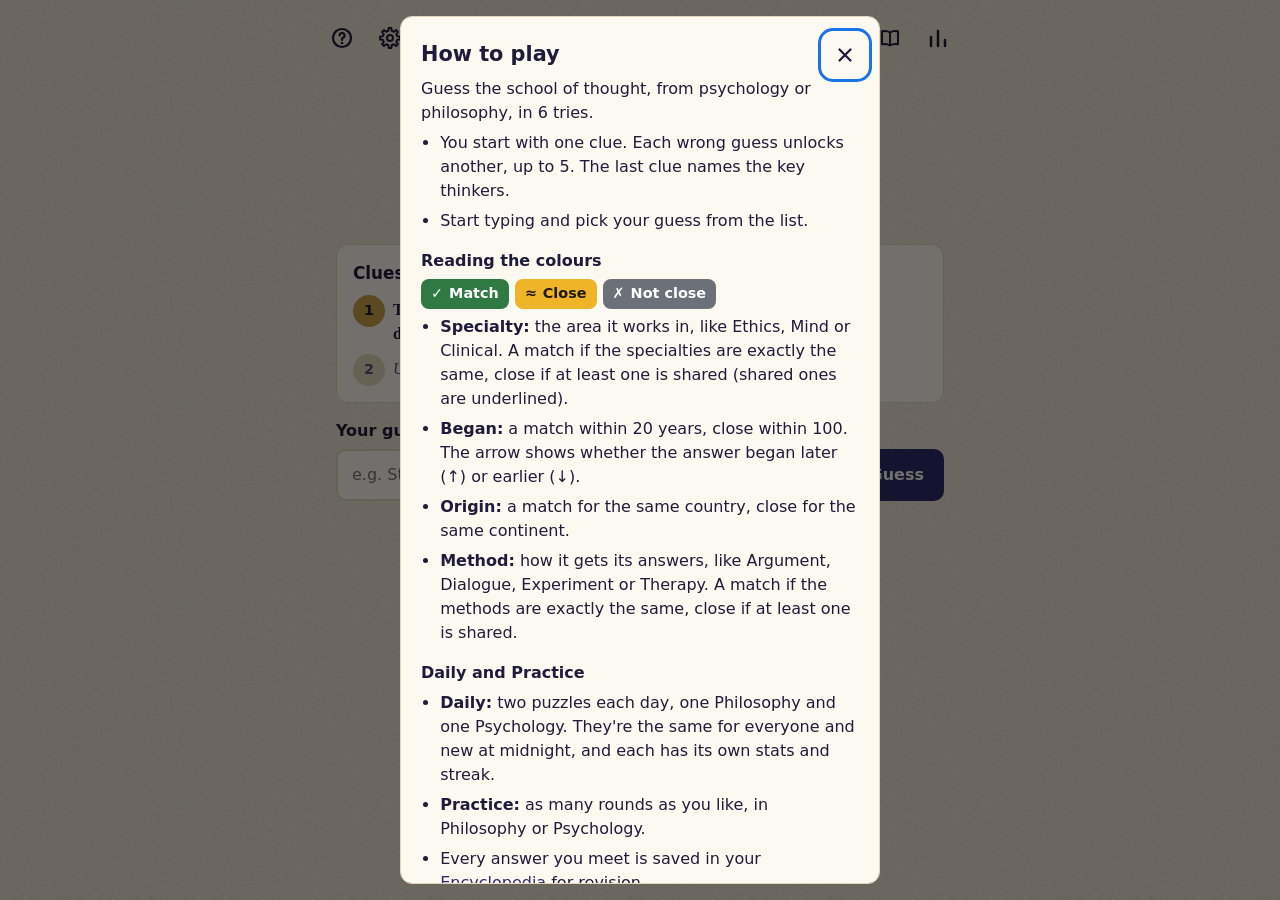
==== commit e22be44d: "Give Philosophy and Psychology their own colour moods - Philosophy: parchment with a faint paper gra" ====
--- a/index.html
+++ b/index.html
@@ -5,14 +5,27 @@
   <meta name="viewport" content="width=device-width, initial-scale=1, viewport-fit=cover">
   <meta name="description" content="Mindle: guess the school of thought in psychology and philosophy in six tries.">
   <meta name="color-scheme" content="light dark">
-  <meta name="theme-color" content="#f6f5f1" media="(prefers-color-scheme: light)">
-  <meta name="theme-color" content="#131418" media="(prefers-color-scheme: dark)">
+  <meta name="theme-color" content="#f4eee0">
   <meta name="apple-mobile-web-app-title" content="Mindle">
   <title>Mindle</title>
   <link rel="manifest" href="manifest.webmanifest">
   <link rel="icon" href="icons/icon.svg" type="image/svg+xml">
   <link rel="apple-touch-icon" href="icons/apple-touch-icon.png">
   <link rel="stylesheet" href="style.css">
+  <script>
+    // Before the page draws: pick the colour mood for the subject last played, and
+    // Reduce motion, from the saved settings, so nothing flashes. app.js keeps them
+    // up to date after this. The browser bar's colour matches the page background.
+    (() => {
+      const root = document.documentElement;
+      let settings = {};
+      try { settings = JSON.parse(localStorage.getItem('mindle.settings')) || {}; } catch {}
+      const topic = settings.mode === 'practice' ? settings.filter : settings.dailyTopic;
+      root.dataset.mood = topic === 'Psychology' ? 'psychology' : 'philosophy';
+      root.classList.toggle('reduce-motion', Boolean(settings.reduceMotion));
+      document.querySelector('meta[name="theme-color"]').content = getComputedStyle(root).getPropertyValue('--bg').trim();
+    })();
+  </script>
   <script type="module" src="js/app.js"></script>
 </head>
 <body>
--- a/style.css
+++ b/style.css
@@ -1,19 +1,11 @@
 /* Mindle styles. Phone first: the base rules are for small screens, and the
    @media (min-width: …) blocks at the bottom adjust things for wider ones.
-   Every colour is a variable on :root, so dark mode only has to swap the variables. */
-
+   Every colour is a variable on :root, so dark mode and the two subjects' moods
+   only have to swap the variables. */
+
+/* Shared by both moods. */
 :root {
-  --bg: #f6f5f1;
-  --card: #ffffff;
-  --text: #1d1f23;
-  --muted: #5b606a;
-  --line: #dcdad3;
-  --accent: #4b3fc4;
-  --accent-text: #ffffff;
-  --focus: #1a73e8;
-  --bar: #8e88c9; /* stats bars; today's result uses --accent */
-
-  /* Feedback colours. Each pair has a contrast ratio of at least 4.5:1. */
+  /* Feedback colours, the same in both moods. Each pair has a contrast ratio of at least 4.5:1. */
   --green: #2f7a43;
   --green-text: #ffffff;
   --amber: #f0b429;
@@ -27,25 +19,83 @@
   color-scheme: light dark;
 }
 
+/* The moods: <html data-mood="philosophy" | "psychology">, set from the subject
+   being played (see applyMood in app.js). Philosophy is warm and scholarly:
+   parchment, deep indigo, gold accents and serif clues. Psychology is cool and
+   modern: misty white, teal and violet, all sans-serif. Every text colour here
+   has a contrast ratio of at least 4.5:1 with the backgrounds it's used on. */
+:root {
+  --bg: #f4eee0;
+  --card: #fcf9f1;
+  --text: #1f1b3a;
+  --muted: #5b5573;
+  --line: #e2d7bd;
+  --accent: #2e2a6b; /* buttons, links, the logo */
+  --accent-text: #fcf9f1;
+  --highlight: #c9a24a; /* clue numbers and the answer card's border */
+  --highlight-text: #1f1b3a;
+  --focus: #1a73e8;
+  --bar: #8f89c4; /* stats bars; today's result uses --accent */
+  --clue-font: var(--font-display);
+  --heading-font: var(--font-display);
+  /* Paper grain: faint brown speckles over the page (see body::before). */
+  --grain: url("data:image/svg+xml,%3Csvg xmlns='http://www.w3.org/2000/svg' width='200' height='200'%3E%3Cfilter id='g'%3E%3CfeTurbulence type='fractalNoise' baseFrequency='0.8' numOctaves='3' stitchTiles='stitch'/%3E%3CfeColorMatrix values='0 0 0 0 0.36 0 0 0 0 0.27 0 0 0 0 0.12 0.45 0 0 0 -0.13'/%3E%3C/filter%3E%3Crect width='100%25' height='100%25' filter='url(%23g)'/%3E%3C/svg%3E");
+  --grain-opacity: 1;
+}
+:root[data-mood="psychology"] {
+  --bg: #eef5f5;
+  --card: #ffffff;
+  --text: #10282b;
+  --muted: #4a6466;
+  --line: #cfe0df;
+  --accent: #0d6e69;
+  --accent-text: #ffffff;
+  --highlight: #6a4fd6;
+  --highlight-text: #ffffff;
+  --bar: #4a9893;
+  --clue-font: var(--font);
+  --heading-font: var(--font);
+  --grain-opacity: 0;
+}
+
 @media (prefers-color-scheme: dark) {
   :root {
-    --bg: #131418;
-    --card: #1e2026;
-    --text: #e9e9ec;
-    --muted: #a3a7b0;
-    --line: #34373f;
-    --accent: #a69dff;
-    --accent-text: #15131f;
+    --green: #3c8f53;
+    --amber: #e3a72a;
+    --grey: #4b4f58;
+
+    --bg: #14122a;
+    --card: #1e1b3b;
+    --text: #efe8d6;
+    --muted: #b8b0d2;
+    --line: #353060;
+    --accent: #e0bf68;
+    --accent-text: #14122a;
+    --highlight: #e0bf68;
+    --highlight-text: #14122a;
     --focus: #8ab4f8;
-    --bar: #6f689e;
-
-    --green: #3c8f53;
-    --green-text: #ffffff;
-    --amber: #e3a72a;
-    --amber-text: #1f1a0a;
-    --grey: #4b4f58;
-    --grey-text: #ffffff;
-  }
+    --bar: #6a62a8;
+    /* Cream speckles, fainter, on the dark indigo. */
+    --grain: url("data:image/svg+xml,%3Csvg xmlns='http://www.w3.org/2000/svg' width='200' height='200'%3E%3Cfilter id='g'%3E%3CfeTurbulence type='fractalNoise' baseFrequency='0.8' numOctaves='3' stitchTiles='stitch'/%3E%3CfeColorMatrix values='0 0 0 0 0.94 0 0 0 0 0.9 0 0 0 0 0.8 0.3 0 0 0 -0.1'/%3E%3C/filter%3E%3Crect width='100%25' height='100%25' filter='url(%23g)'/%3E%3C/svg%3E");
+  }
+  :root[data-mood="psychology"] {
+    --bg: #0c191c;
+    --card: #142529;
+    --text: #e2f1f0;
+    --muted: #9ebdbb;
+    --line: #24403f;
+    --accent: #4fd1c5;
+    --accent-text: #0c191c;
+    --highlight: #b3a3ff;
+    --highlight-text: #1a1240;
+    --bar: #2f8a83;
+  }
+}
+
+/* Switching subject fades between the moods over half a second (app.js adds
+   this class for a moment). Settings → Reduce motion turns it off, further down. */
+.mood-changing, .mood-changing *, .mood-changing *::before, .mood-changing *::after {
+  transition: background-color 0.5s ease, color 0.5s ease, border-color 0.5s ease, opacity 0.5s ease !important;
 }
 
 * { box-sizing: border-box; }
@@ -59,6 +109,16 @@
   font-size: 16px;
   line-height: 1.5;
   -webkit-text-size-adjust: 100%;
+}
+/* The Philosophy mood's paper grain, fixed behind everything. */
+body::before {
+  content: '';
+  position: fixed;
+  inset: 0;
+  z-index: -1;
+  pointer-events: none;
+  background-image: var(--grain);
+  opacity: var(--grain-opacity);
 }
 
 /* Keyboard users always see where they are. */
@@ -244,12 +304,12 @@
   place-items: center;
   width: 2rem; height: 2rem;
   border-radius: 50%;
-  background: var(--accent);
-  color: var(--accent-text);
+  background: var(--highlight);
+  color: var(--highlight-text);
   font-weight: 700;
   font-size: 0.9rem;
 }
-.clue p { margin: 0.2rem 0 0; }
+.clue p { margin: 0.2rem 0 0; font-family: var(--clue-font); }
 .clue.locked .clue-number { background: var(--line); color: var(--muted); }
 .clue.locked p { color: var(--muted); font-style: italic; }
 .clue.newest p { font-weight: 600; }
@@ -373,10 +433,10 @@
 
 /* ---------- result ---------- */
 
-.result { border-width: 2px; border-color: var(--accent); }
+.result { border-width: 2px; border-color: var(--highlight); }
 .result h2 { font-size: 1.3rem; outline: none; }
 .result-summary { margin-top: 0; color: var(--muted); }
-.answer-name { font-family: var(--font-display); font-size: 1.5rem; margin: 0; }
+.answer-name { font-family: var(--heading-font); font-size: 1.5rem; margin: 0; }
 .answer-meta { margin: 2px 0 8px; color: var(--muted); }
 .answer-notes { font-size: 0.9rem; color: var(--muted); }
 .answer-notes:empty { display: none; }
@@ -649,7 +709,7 @@
 .section-note { color: var(--muted); margin: 0 0 8px; font-size: 0.95rem; }
 .entries { list-style: none; margin: 0; padding: 0; }
 .entry { scroll-margin: 16px; }
-.entry-name { font-family: var(--font-display); font-size: 1.35rem; margin: 0; }
+.entry-name { font-family: var(--heading-font); font-size: 1.35rem; margin: 0; }
 .entry-meta { color: var(--muted); margin: 2px 0 8px; }
 #revise-list .entry { border-left: 5px solid var(--amber); }
 .tag-list { list-style: none; display: flex; flex-wrap: wrap; gap: 6px; margin: 0 0 10px; padding: 0; }
